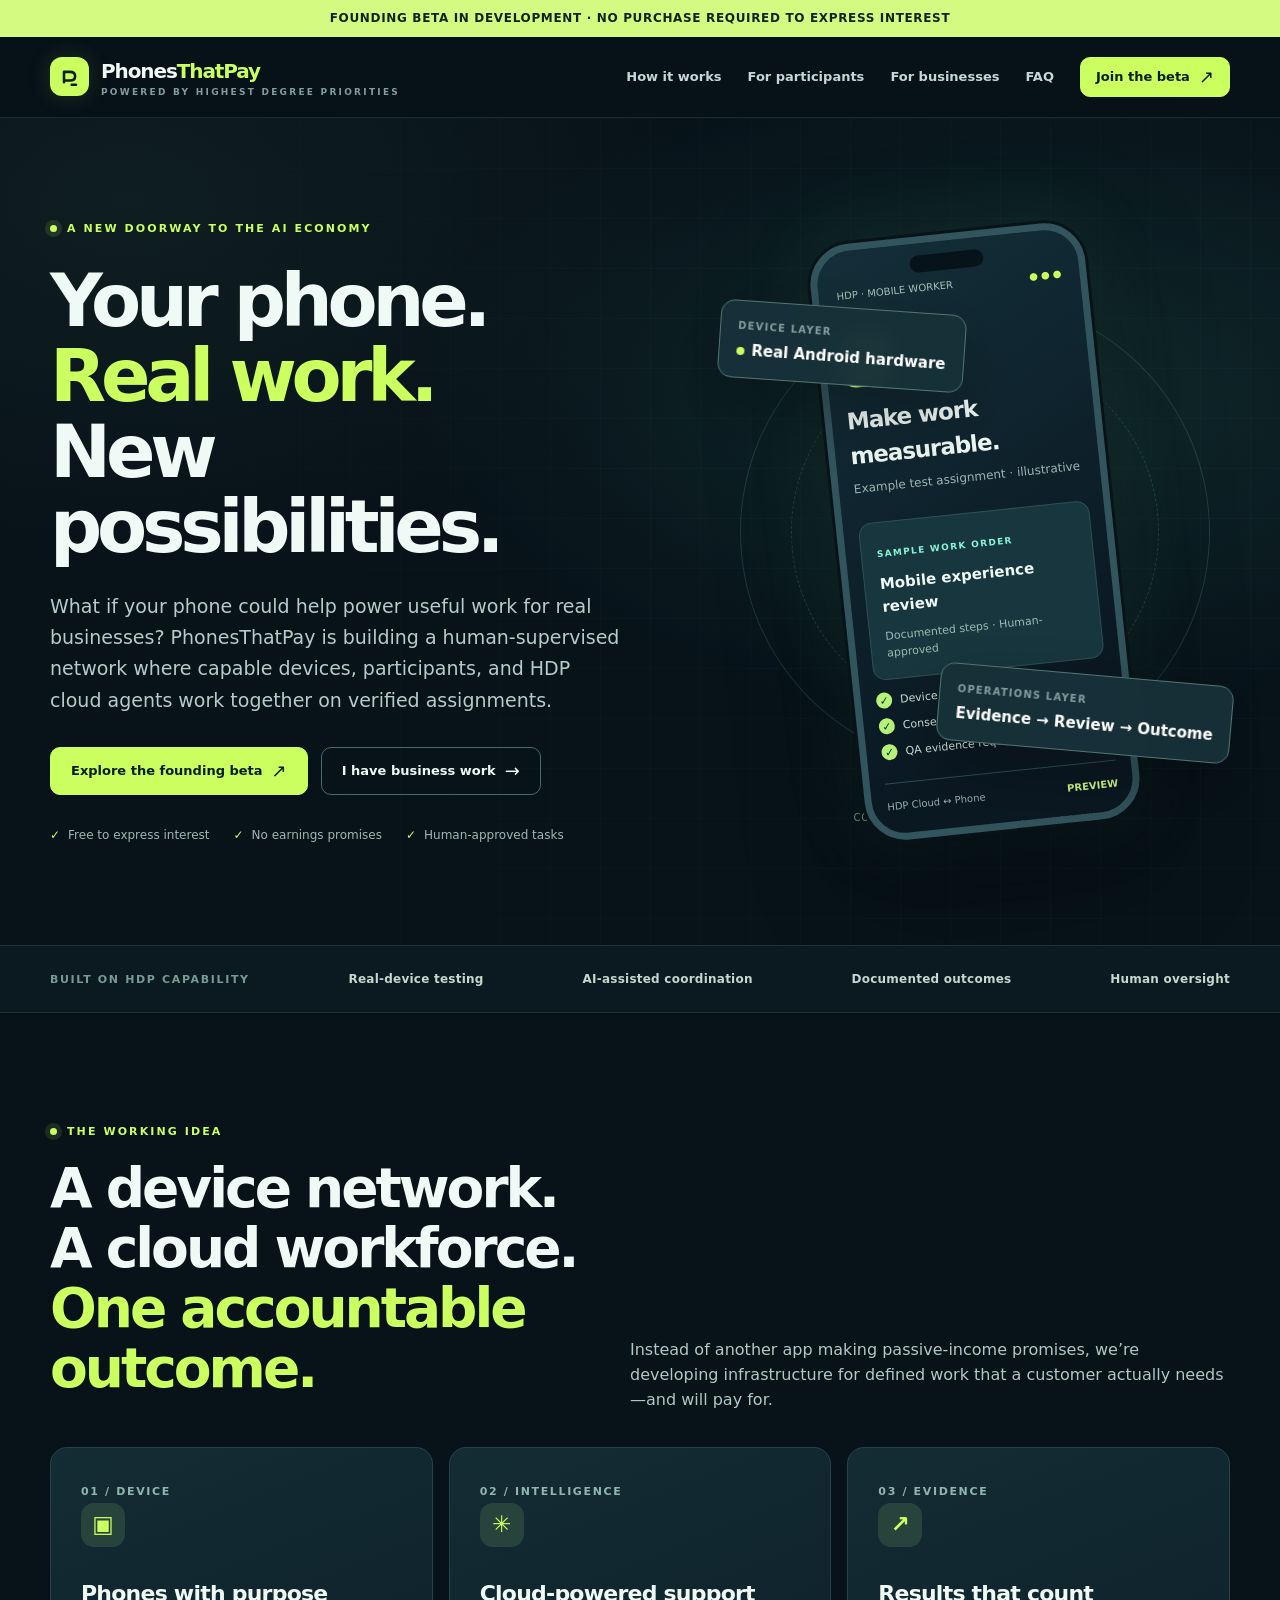
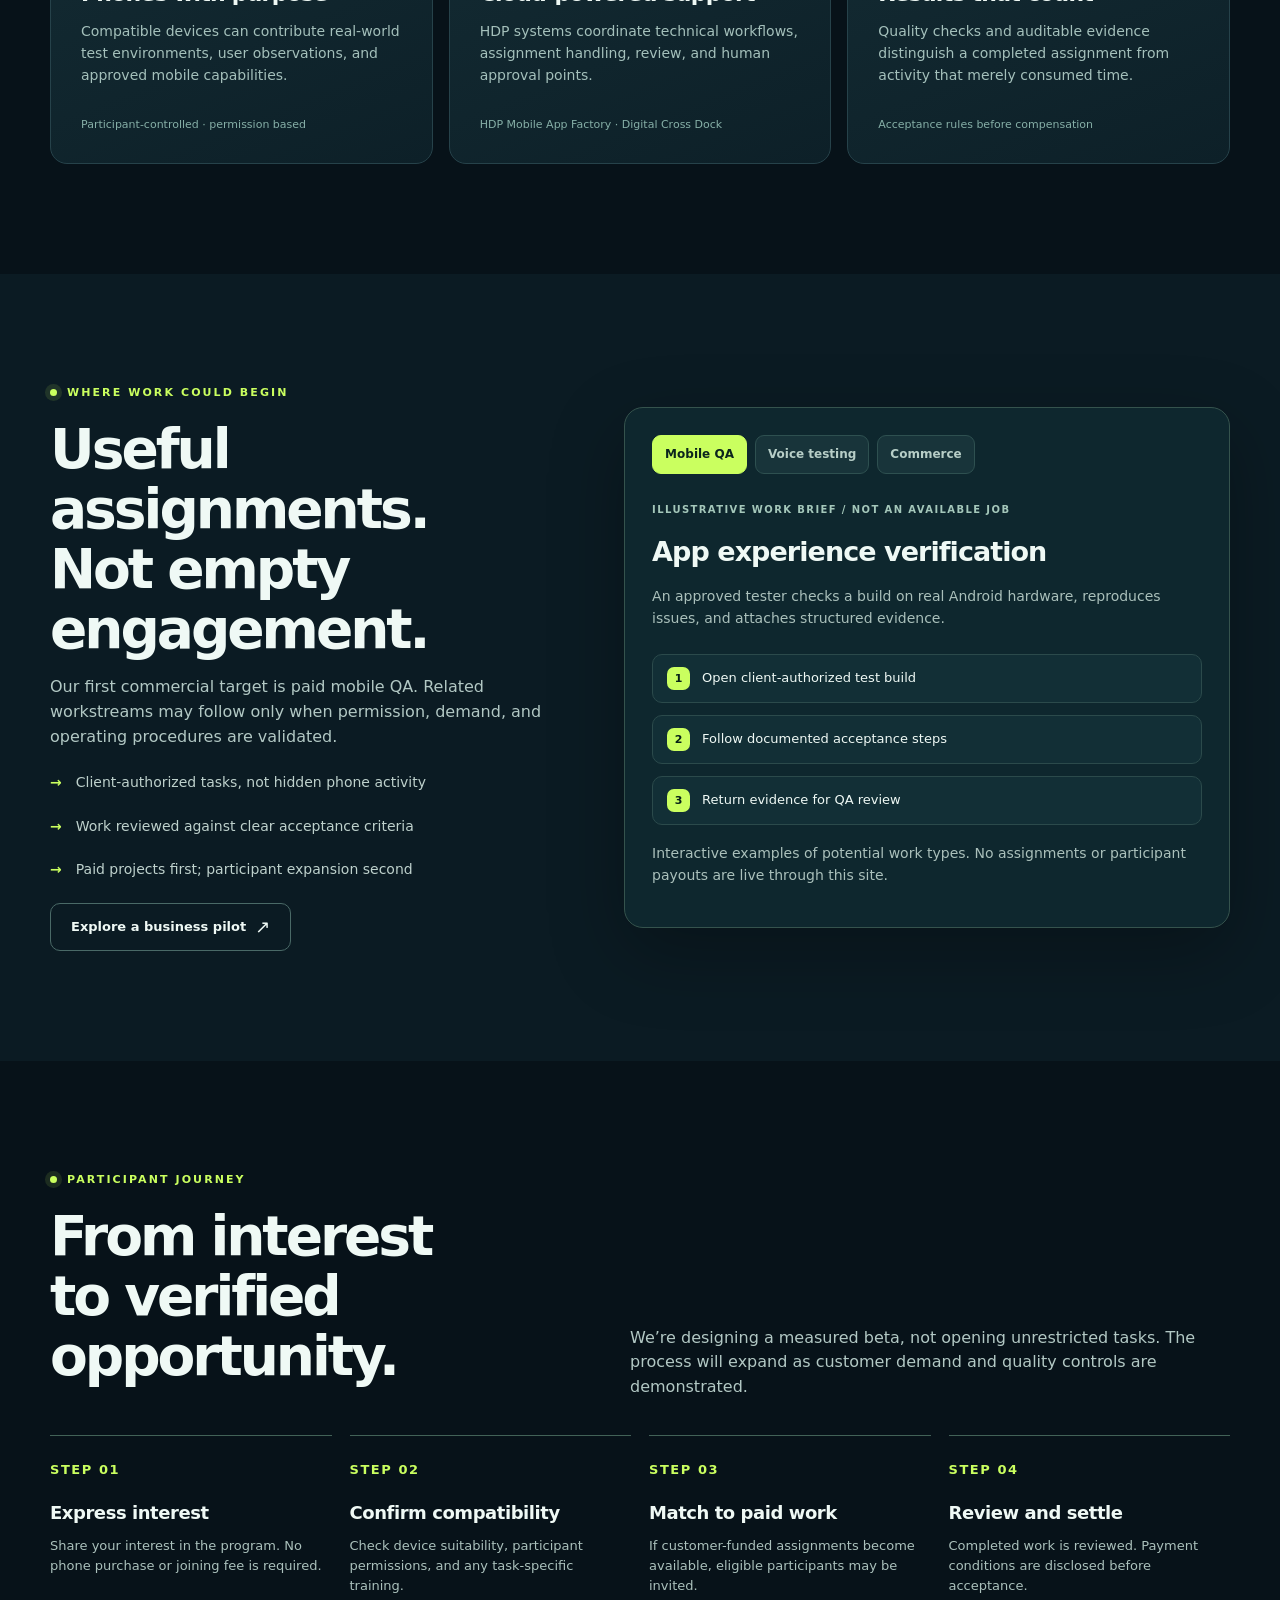
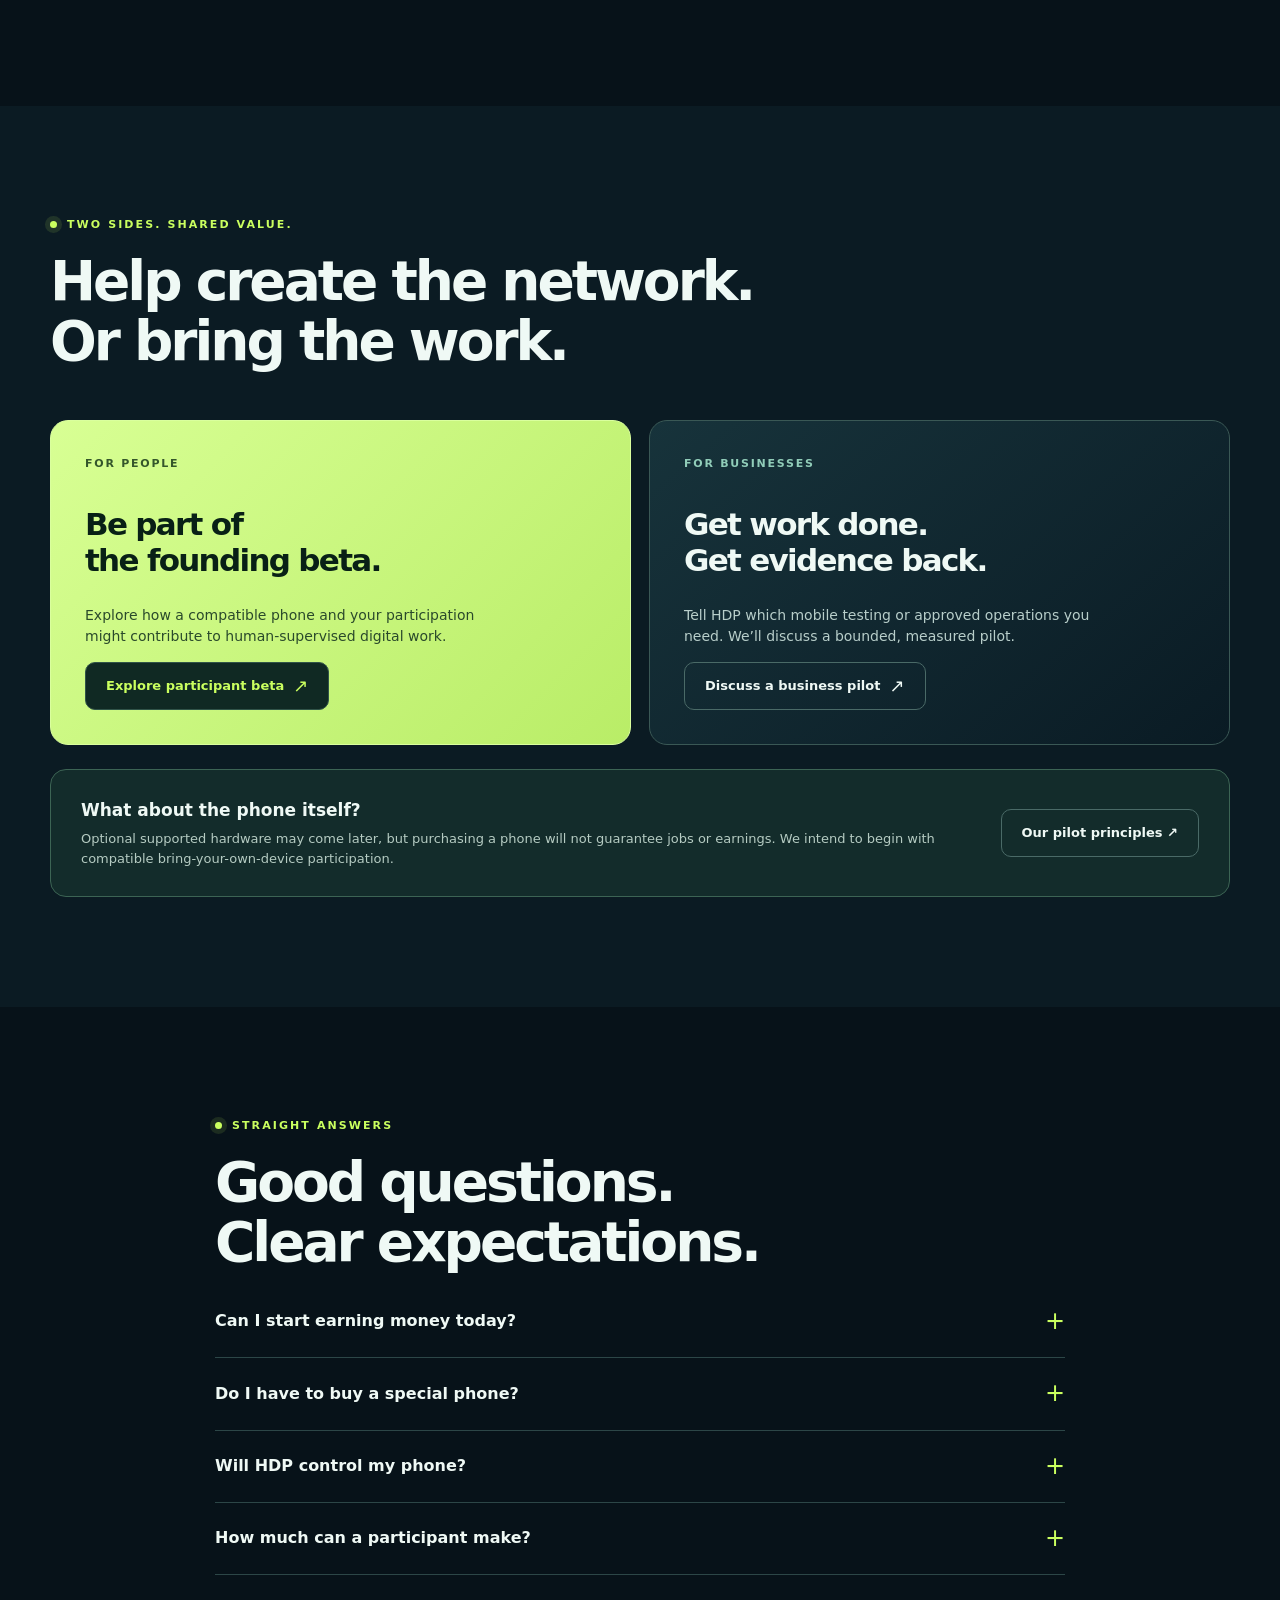
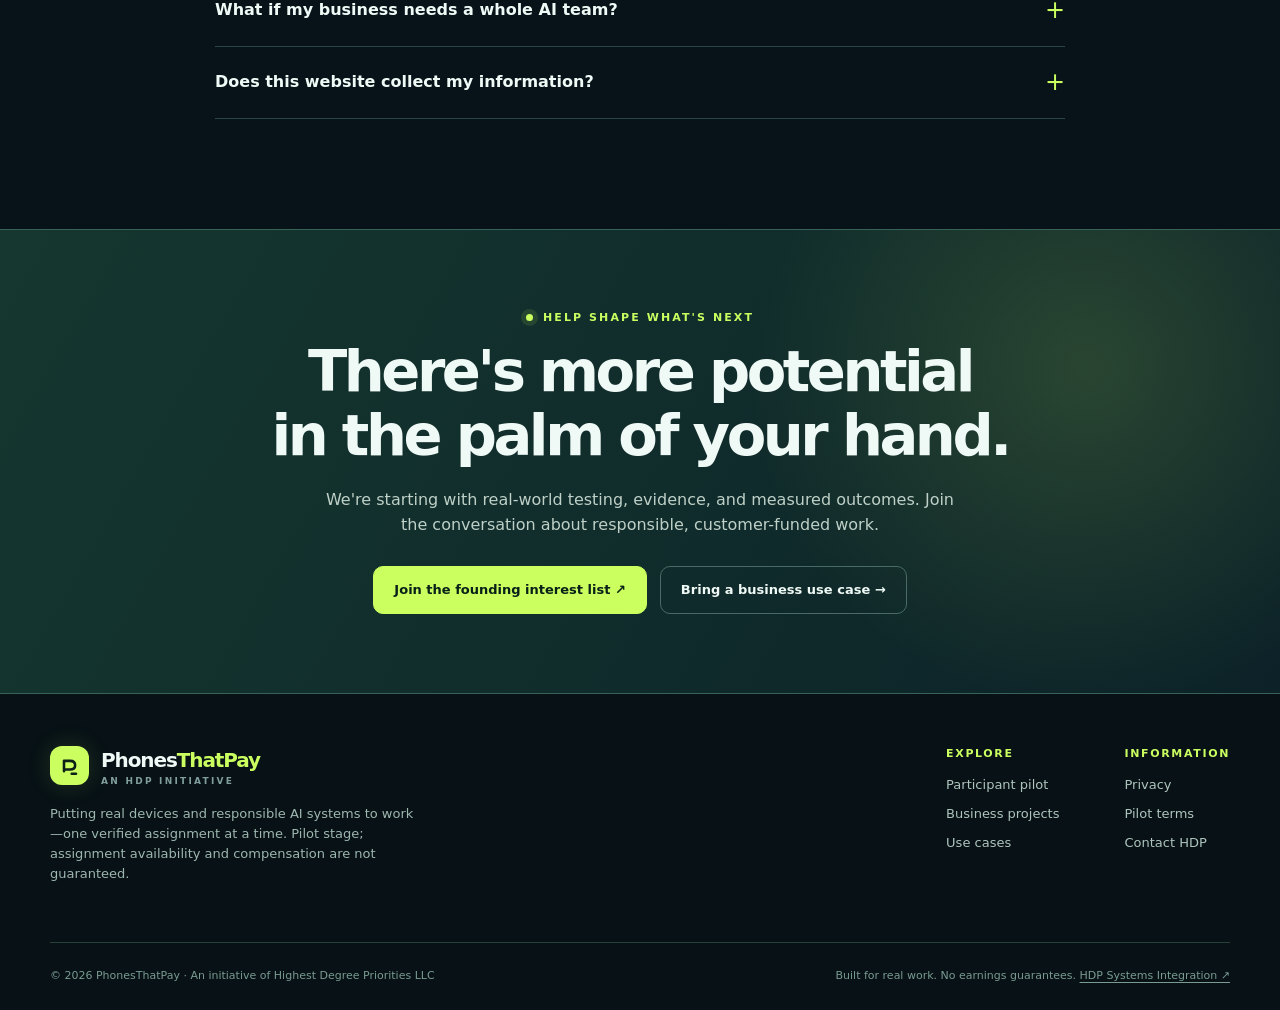
==== index.html @ 188588a5 "Build PhonesThatPay public beta landing and information pages" ====
<!doctype html><html lang="en"><head><meta charset="utf-8"><meta name="viewport" content="width=device-width,initial-scale=1"><meta name="theme-color" content="#071219"><meta name="color-scheme" content="dark"><title>Your Phone. Real Work. New Possibilities. | PhonesThatPay</title><meta name="description" content="Explore PhonesThatPay: an HDP founding beta connecting mobile participants, real Android devices, and verified business work. No purchase or earnings guarantee."><meta property="og:type" content="website"><meta property="og:title" content="Your Phone. Real Work. New Possibilities. | PhonesThatPay"><meta property="og:description" content="Explore PhonesThatPay: an HDP founding beta connecting mobile participants, real Android devices, and verified business work. No purchase or earnings guarantee."><meta property="og:url" content="https://phonesthatpay.com/"><link rel="canonical" href="https://phonesthatpay.com/"><link rel="icon" type="image/svg+xml" href="assets/favicon.svg"><link rel="stylesheet" href="assets/site.css"></head><body><a class="skip" href="#main">Skip to main content</a><div class="announcement">FOUNDING BETA IN DEVELOPMENT · NO PURCHASE REQUIRED TO EXPRESS INTEREST</div>
<header class="top"><div class="wrap top-inner">
<a href="index.html" class="brand" aria-label="PhonesThatPay home"><span class="brand-mark"><svg viewBox="0 0 28 28" aria-hidden="true" fill="none"><path d="M7 20V8h7c4 0 6 2 6 5s-2 5-6 5H7" stroke="currentColor" stroke-width="3" stroke-linecap="round" stroke-linejoin="round"/><path d="M16 23h5" stroke="currentColor" stroke-width="3" stroke-linecap="round"/></svg></span><span><span class="brand-word">Phones<span>ThatPay</span></span><span class="brand-by">Powered by Highest Degree Priorities</span></span></a>
<button class="navtoggle" type="button" data-nav-toggle aria-expanded="false" aria-controls="main-nav">Menu ☰</button>
<nav class="navlinks" id="main-nav" data-nav aria-label="Main navigation">
<a href="index.html#how">How it works</a><a href="pilot/index.html">For participants</a><a href="business/index.html">For businesses</a><a href="index.html#faq">FAQ</a><a class="btn mini" href="pilot/index.html#interest">Join the beta <span class="chev">↗</span></a>
</nav></div></header><main id="main">
<section class="hero"><div class="wrap hero-grid"><div class="hero-copy">
<div class="eyebrow">A new doorway to the AI economy</div>
<h1>Your phone.<br><em>Real work.</em><br>New possibilities.</h1>
<p class="lead">What if your phone could help power useful work for real businesses? PhonesThatPay is building a human-supervised network where capable devices, participants, and HDP cloud agents work together on verified assignments.</p>
<div class="actions"><a class="btn" href="pilot/index.html">Explore the founding beta <span class="chev">↗</span></a><a class="btn outline" href="business/index.html">I have business work <span class="chev">→</span></a></div>
<div class="hero-notes"><span>Free to express interest</span><span>No earnings promises</span><span>Human-approved tasks</span></div>
</div><div class="hero-scene" aria-label="Illustration of the proposed phone-based work review interface">
<div class="halo" aria-hidden="true"></div>
<div class="float-card float-one"><span class="small">DEVICE LAYER</span><strong><span class="dot"></span>Real Android hardware</strong></div>
<div class="phone"><div class="phone-top"><span>HDP · MOBILE WORKER</span><span class="signal">● ● ●</span></div><div class="phone-logo">P↗</div><h3>Make work<br>measurable.</h3><p>Example test assignment · illustrative</p><div class="screen-task"><span class="screen-label">Sample work order</span><strong>Mobile experience review</strong><small>Documented steps · Human-approved</small></div><div class="mini-check"><b>✓</b> Device available</div><div class="mini-check"><b>✓</b> Consent & scope checked</div><div class="mini-check"><b>✓</b> QA evidence required</div><div class="phone-bottom"><span>HDP Cloud ↔ Phone</span><strong>PREVIEW</strong></div></div>
<div class="float-card float-two"><span class="small">OPERATIONS LAYER</span><strong>Evidence → Review → Outcome</strong></div><span class="scene-note">Concept display · not a live paid task</span></div></div></section>
<section class="trustbar"><div class="wrap trust-inner"><span class="muted">Built on HDP capability</span><span>Real-device testing</span><span>AI-assisted coordination</span><span>Documented outcomes</span><span>Human oversight</span></div></section>
<section class="section" id="how"><div class="wrap"><div class="section-top"><div><div class="eyebrow">The working idea</div><h2>A device network.<br>A cloud workforce.<br><span style="color:var(--lime)">One accountable outcome.</span></h2></div><div class="section-intro"><p>Instead of another app making passive-income promises, we’re developing infrastructure for defined work that a customer actually needs—and will pay for.</p></div></div><div class="grid3">
<article class="feature"><span class="num">01 / DEVICE</span><div class="glyph" aria-hidden="true">▣</div><h3>Phones with purpose</h3><p>Compatible devices can contribute real-world test environments, user observations, and approved mobile capabilities.</p><span class="fine">Participant-controlled · permission based</span></article>
<article class="feature"><span class="num">02 / INTELLIGENCE</span><div class="glyph" aria-hidden="true">✳</div><h3>Cloud-powered support</h3><p>HDP systems coordinate technical workflows, assignment handling, review, and human approval points.</p><span class="fine">HDP Mobile App Factory · Digital Cross Dock</span></article>
<article class="feature"><span class="num">03 / EVIDENCE</span><div class="glyph" aria-hidden="true">↗</div><h3>Results that count</h3><p>Quality checks and auditable evidence distinguish a completed assignment from activity that merely consumed time.</p><span class="fine">Acceptance rules before compensation</span></article>
</div></div></section>
<section class="section alt" id="work"><div class="wrap split"><div><div class="eyebrow">Where work could begin</div><h2>Useful assignments.<br>Not empty engagement.</h2><p class="section-intro">Our first commercial target is paid mobile QA. Related workstreams may follow only when permission, demand, and operating procedures are validated.</p><div class="bulletline">Client-authorized tasks, not hidden phone activity</div><div class="bulletline">Work reviewed against clear acceptance criteria</div><div class="bulletline">Paid projects first; participant expansion second</div><a class="btn outline" href="business/index.html">Explore a business pilot <span class="chev">↗</span></a></div>
<div class="workpanel"><div class="work-tabs" role="tablist" aria-label="Illustrative work categories"><button type="button" class="tab" data-work-tab="qa" aria-selected="true" tabindex="0">Mobile QA</button><button type="button" class="tab" data-work-tab="voice" aria-selected="false" tabindex="-1">Voice testing</button><button type="button" class="tab" data-work-tab="commerce" aria-selected="false" tabindex="-1">Commerce</button></div><div id="work-preview" aria-live="polite"><span class="task-label">Illustrative work brief / Not an available job</span><h3 data-task-title>App experience verification</h3><p data-task-desc>An approved tester checks a build on real Android hardware, reproduces issues, and attaches structured evidence.</p><div class="workflow"><div class="workstep"><b>1</b><span data-step>Open client-authorized test build</span></div><div class="workstep"><b>2</b><span data-step>Follow documented acceptance steps</span></div><div class="workstep"><b>3</b><span data-step>Return evidence for QA review</span></div></div></div><p class="preview-caption">Interactive examples of potential work types. No assignments or participant payouts are live through this site.</p></div>
</div></section>
<section class="section" id="process"><div class="wrap"><div class="section-top"><div><div class="eyebrow">Participant journey</div><h2>From interest<br>to verified opportunity.</h2></div><div class="section-intro">We’re designing a measured beta, not opening unrestricted tasks. The process will expand as customer demand and quality controls are demonstrated.</div></div><div class="steps">
<div class="step"><span class="count">STEP 01</span><h3>Express interest</h3><p>Share your interest in the program. No phone purchase or joining fee is required.</p></div>
<div class="step"><span class="count">STEP 02</span><h3>Confirm compatibility</h3><p>Check device suitability, participant permissions, and any task-specific training.</p></div>
<div class="step"><span class="count">STEP 03</span><h3>Match to paid work</h3><p>If customer-funded assignments become available, eligible participants may be invited.</p></div>
<div class="step"><span class="count">STEP 04</span><h3>Review and settle</h3><p>Completed work is reviewed. Payment conditions are disclosed before acceptance.</p></div>
</div></div></section>
<section class="section alt" id="paths"><div class="wrap"><div class="section-top"><div><div class="eyebrow">Two sides. Shared value.</div><h2>Help create the network.<br>Or bring the work.</h2></div></div><div class="pathcards">
<article class="pathcard highlight"><span class="label">For people</span><h3>Be part of<br>the founding beta.</h3><p>Explore how a compatible phone and your participation might contribute to human-supervised digital work.</p><a class="btn dark" href="pilot/index.html">Explore participant beta <span class="chev">↗</span></a></article>
<article class="pathcard"><span class="label">For businesses</span><h3>Get work done.<br>Get evidence back.</h3><p>Tell HDP which mobile testing or approved operations you need. We’ll discuss a bounded, measured pilot.</p><a class="btn outline" href="business/index.html">Discuss a business pilot <span class="chev">↗</span></a></article>
</div><div class="note-card"><div><strong>What about the phone itself?</strong><p>Optional supported hardware may come later, but purchasing a phone will not guarantee jobs or earnings. We intend to begin with compatible bring-your-own-device participation.</p></div><a class="btn outline" href="pilot/index.html#principles">Our pilot principles ↗</a></div></div></section>
<section class="section" id="faq"><div class="wrap faq"><div class="eyebrow">Straight answers</div><h2>Good questions.<br>Clear expectations.</h2>
<details><summary>Can I start earning money today?</summary><p>Not through this website. PhonesThatPay is in the founding pilot stage. We are developing business demand, participant onboarding, verification, and payment procedures. Any opportunities will depend on actual paid customer assignments.</p></details>
<details><summary>Do I have to buy a special phone?</summary><p>No. Expressing interest is free and does not require buying a phone. Some future assignments may have technical device requirements, but buying hardware will never guarantee an assignment or earnings.</p></details>
<details><summary>Will HDP control my phone?</summary><p>Not by joining this website. Any future device actions must be within disclosed, approved task scope and compatible with Android rules. Our existing proof-of-concept app does not enable general remote control.</p></details>
<details><summary>How much can a participant make?</summary><p>There is no supported earnings estimate yet. Rates, assignment availability, review standards, and payment terms must be established and disclosed before any paid work begins.</p></details>
<details><summary>What if my business needs a whole AI team?</summary><p>HDP can discuss a separate managed-cloud workflow, including research, QA, process operations, and human review. Scope, security controls, deliverables, and pricing are agreed before activation.</p></details>
<details><summary>Does this website collect my information?</summary><p>The initial static website has no built-in tracking or submission database. The interest form opens a draft in your own email application; nothing is sent until you send the email. See our <a href="privacy/index.html" style="color:var(--lime);text-decoration:underline">privacy page</a>.</p></details>
</div></section>
<section class="cta"><div class="wrap"><div class="eyebrow" style="justify-content:center">Help shape what's next</div><h2>There's more potential<br>in the palm of your hand.</h2><p>We're starting with real-world testing, evidence, and measured outcomes. Join the conversation about responsible, customer-funded work.</p><div class="actions"><a class="btn" href="pilot/index.html#interest">Join the founding interest list ↗</a><a class="btn outline" href="business/index.html#contact">Bring a business use case →</a></div></div></section>
</main><footer class="footer"><div class="wrap"><div class="footer-main"><div><a href="index.html" class="brand"><span class="brand-mark"><svg viewBox="0 0 28 28" aria-hidden="true" fill="none"><path d="M7 20V8h7c4 0 6 2 6 5s-2 5-6 5H7" stroke="currentColor" stroke-width="3" stroke-linecap="round" stroke-linejoin="round"/><path d="M16 23h5" stroke="currentColor" stroke-width="3" stroke-linecap="round"/></svg></span><span><span class="brand-word">Phones<span>ThatPay</span></span><span class="brand-by">An HDP initiative</span></span></a><p class="footer-desc">Putting real devices and responsible AI systems to work—one verified assignment at a time. Pilot stage; assignment availability and compensation are not guaranteed.</p></div><div class="footer-links"><div><h4>Explore</h4><a href="pilot/index.html">Participant pilot</a><a href="business/index.html">Business projects</a><a href="index.html#work">Use cases</a></div><div><h4>Information</h4><a href="privacy/index.html">Privacy</a><a href="terms/index.html">Pilot terms</a><a href="mailto:contact@highestdegreepriorities.com?subject=PhonesThatPay%20Question">Contact HDP</a></div></div></div><div class="footer-bottom"><span>© 2026 PhonesThatPay · An initiative of Highest Degree Priorities LLC</span><span>Built for real work. No earnings guarantees. <a href="https://highestdegreepriorities.com/" rel="noopener">HDP Systems Integration ↗</a></span></div></div></footer><script defer src="assets/site.js"></script></body></html>
---- assets/site.css ----
:root{--bg:#071219;--panel:#0e2029;--panel2:#122833;--line:#27414a;--text:#eff9f5;--muted:#b0c4c4;--muted2:#819e9f;--lime:#caff5f;--aqua:#88f3d7;--cream:#e2eadc;--shadow:0 25px 75px rgba(0,0,0,.28)}
*{box-sizing:border-box}html{scroll-behavior:smooth;scroll-padding-top:96px}body{margin:0;background:var(--bg);color:var(--text);font-family:Inter,"Segoe UI",system-ui,-apple-system,sans-serif;font-size:16px;line-height:1.55;-webkit-font-smoothing:antialiased}button,input,select,textarea{font:inherit}a{color:inherit;text-decoration:none}button{cursor:pointer}::selection{background:var(--lime);color:#071219}:focus-visible{outline:3px solid var(--lime);outline-offset:4px}img{max-width:100%}
.skip{position:absolute;top:-80px;left:16px;background:var(--lime);color:var(--bg);padding:12px;z-index:100;border-radius:6px}.skip:focus{top:10px}
.wrap{width:min(1180px,calc(100% - 56px));margin-inline:auto}
.announcement{background:#d4fa81;color:#10251b;text-align:center;font-weight:700;font-size:12px;letter-spacing:.055em;padding:9px 16px}
.top{position:sticky;top:0;z-index:40;backdrop-filter:blur(20px);background:rgba(7,18,25,.93);border-bottom:1px solid rgba(151,226,208,.13)}
.top-inner{min-height:80px;display:flex;align-items:center;justify-content:space-between;gap:26px}.brand{display:inline-flex;gap:12px;align-items:center;white-space:nowrap}.brand-mark{width:39px;height:39px;border-radius:12px;background:var(--lime);color:#0c2018;display:grid;place-items:center;box-shadow:0 0 25px rgba(202,255,95,.14)}.brand-mark svg{width:24px;height:24px}.brand-word{font-size:20px;letter-spacing:-.055em;font-weight:850}.brand-word span{color:var(--lime)}.brand-by{display:block;font-size:9px;text-transform:uppercase;letter-spacing:.25em;color:var(--muted2);font-weight:800;line-height:1.2}
.navlinks{display:flex;align-items:center;gap:26px}.navlinks a:not(.btn){font-size:13px;font-weight:650;color:#c5d8d5;transition:color .2s}.navlinks a:hover{color:var(--lime)}.navtoggle{display:none;border:1px solid var(--line);color:var(--text);background:var(--panel);padding:9px 12px;border-radius:9px}
.btn{min-height:48px;padding:13px 20px;border-radius:10px;background:var(--lime);color:#092018;border:1px solid var(--lime);font-weight:800;font-size:13px;display:inline-flex;gap:9px;align-items:center;justify-content:center;transition:transform .18s,background .18s,border-color .18s}.btn:hover{transform:translateY(-2px);background:#e2ff9d}.btn:active{transform:translateY(0)}.btn.outline{background:transparent;border-color:#4a6a67;color:var(--text)}.btn.outline:hover{border-color:var(--lime);background:#142d30}.btn.mini{min-height:39px;padding:9px 15px}.btn.dark{background:#102923;color:var(--lime);border-color:#305348}.btn.dark:hover{background:#193c32}.chev{font-size:18px;font-weight:400;line-height:1}
.hero{overflow:hidden;position:relative;padding:102px 0 100px;background:radial-gradient(ellipse at 80% 33%,rgba(58,148,129,.19),transparent 42%),radial-gradient(ellipse at 10% 10%,rgba(96,151,102,.09),transparent 35%)}.hero:before{content:"";position:absolute;inset:0;opacity:.17;pointer-events:none;background-image:linear-gradient(rgba(91,204,184,.17) 1px,transparent 1px),linear-gradient(90deg,rgba(91,204,184,.16) 1px,transparent 1px);background-size:50px 50px;mask-image:linear-gradient(to right,transparent,black 50%,black 90%)}
.hero-grid{display:grid;grid-template-columns:1.08fr .92fr;gap:70px;align-items:center;position:relative}.eyebrow{color:var(--lime);font-size:11px;font-weight:850;letter-spacing:.19em;text-transform:uppercase;display:flex;align-items:center;gap:10px}.eyebrow:before{content:"";height:7px;width:7px;background:var(--lime);border-radius:50%;box-shadow:0 0 0 5px rgba(202,255,95,.11)}.hero h1{font-size:clamp(48px,5.7vw,84px);font-weight:850;letter-spacing:-.071em;line-height:1.035;margin:26px 0}.hero h1 em{font-style:normal;color:var(--lime)}.lead{font-size:19px;line-height:1.65;color:#b7cbca;max-width:570px;margin:0 0 31px}.actions{display:flex;gap:13px;flex-wrap:wrap}.hero-notes{display:flex;flex-wrap:wrap;gap:14px 24px;color:#a1b6b5;font-size:12px;margin-top:31px}.hero-notes span:before{content:"✓";color:var(--lime);font-weight:900;margin-right:8px}
.hero-scene{position:relative;min-height:570px;display:flex;align-items:center;justify-content:center}.halo{position:absolute;width:470px;height:470px;border-radius:50%;border:1px solid rgba(153,246,206,.14);background:radial-gradient(circle,rgba(75,150,134,.11),transparent 70%)}.halo:before,.halo:after{content:"";position:absolute;inset:50px;border:1px dashed rgba(155,245,207,.17);border-radius:50%}.halo:after{inset:112px;border-style:solid}.phone{width:276px;min-height:510px;border:7px solid #32545c;border-radius:41px;background:linear-gradient(150deg,#132f39,#0a1822 78%);padding:20px 15px;box-shadow:0 0 0 3px #081318,0 35px 105px rgba(0,0,0,.5),0 0 80px rgba(84,187,154,.14);position:relative;transform:rotate(-6deg);z-index:3}.phone:before{content:"";position:absolute;top:12px;left:36%;height:17px;width:28%;border-radius:15px;background:#07131a}.phone-top{display:flex;justify-content:space-between;align-items:center;color:#a7c8bf;font-size:10px;margin:17px 3px 33px}.signal{color:var(--lime)}.phone-logo{border-radius:14px;background:#caff5f;width:51px;height:51px;display:grid;place-items:center;color:#0c231b;font-size:22px;font-weight:900;letter-spacing:-.1em;margin-bottom:16px}.phone h3{font-size:23px;letter-spacing:-.045em;margin:0 0 5px}.phone p{font-size:12px;color:#9bb7b4;margin:0 0 26px}.screen-task{border-radius:13px;background:#17363e;padding:17px 15px;margin-bottom:12px;border:1px solid #2b5152}.screen-label{font-size:9px;color:var(--aqua);text-transform:uppercase;letter-spacing:.15em;font-weight:800}.screen-task strong{display:block;font-size:15px;margin:8px 0}.screen-task small{display:block;color:#a0bbb6;font-size:11px}.mini-check{display:flex;align-items:center;gap:8px;font-size:11px;color:#d2e5d9;margin:9px 0}.mini-check b{width:16px;height:16px;border-radius:50%;background:#b8f57b;color:#113221;display:grid;place-items:center;font-size:11px}.phone-bottom{border-top:1px solid #2d4c50;padding-top:15px;margin-top:22px;display:flex;justify-content:space-between;font-size:10px;color:#98b0ad}.phone-bottom strong{color:#d4ff83}.float-card{position:absolute;z-index:4;background:rgba(22,48,56,.97);border:1px solid #507671;padding:15px 17px;border-radius:14px;box-shadow:var(--shadow);font-size:12px;backdrop-filter:blur(10px)}.float-card strong{display:block;color:white;font-size:15px;margin:4px 0 0}.float-one{left:0;top:75px;transform:rotate(4deg)}.float-two{right:-2px;bottom:80px;transform:rotate(5deg)}.float-card .small{font-size:10px;color:var(--muted2);letter-spacing:.12em;font-weight:800}.float-card .dot{display:inline-block;width:8px;height:8px;border-radius:50%;background:var(--lime);margin-right:7px}.scene-note{position:absolute;bottom:6px;left:50%;transform:translateX(-50%);font-size:10px;white-space:nowrap;color:#809f9d;letter-spacing:.08em;text-transform:uppercase}
.trustbar{border-top:1px solid rgba(113,170,155,.17);border-bottom:1px solid rgba(113,170,155,.17);background:#0b1a21}.trust-inner{display:flex;justify-content:space-between;gap:20px;align-items:center;flex-wrap:wrap;padding:24px 0;color:#c7d6ce;font-weight:750;font-size:12px;letter-spacing:.02em}.trust-inner .muted{color:#779a92;font-size:11px;text-transform:uppercase;letter-spacing:.15em}
.section{padding:110px 0}.section.alt{background:#0b1b23}.section-top{display:flex;justify-content:space-between;gap:40px;align-items:flex-end;margin-bottom:35px}.section .eyebrow{margin-bottom:18px}.section h2,.pagehero h1{font-size:clamp(36px,4.3vw,58px);line-height:1.09;letter-spacing:-.055em;margin:0 0 14px;max-width:760px}.section-intro{font-size:16px;color:#b2c8c4;max-width:600px}.section-intro p{margin:0}.grid3{display:grid;grid-template-columns:repeat(3,1fr);gap:16px}.feature{padding:30px;background:linear-gradient(158deg,#142c34,#0d2028);border:1px solid #26424a;border-radius:17px;position:relative;overflow:hidden}.feature:hover{border-color:#4c8174}.feature .num{color:#8fb7ae;font-size:11px;font-weight:800;letter-spacing:.15em}.feature h3{font-size:22px;margin:30px 0 10px;letter-spacing:-.035em}.feature p{color:#a4c0bb;margin:0;font-size:14px}.feature .glyph{width:44px;height:44px;border-radius:13px;background:#27443c;display:grid;place-items:center;color:var(--lime);font-size:23px;font-weight:700}.feature .fine{display:block;color:#86afa7;font-size:11px;margin-top:30px}.split{display:grid;grid-template-columns:.92fr 1.08fr;gap:58px;align-items:center}.workpanel{border:1px solid #35534d;background:#0e272e;border-radius:19px;padding:27px;box-shadow:var(--shadow)}.work-tabs{display:flex;gap:8px;flex-wrap:wrap;margin-bottom:22px}.tab{background:#18343a;color:#b7cec7;border:1px solid #2e5050;border-radius:9px;padding:9px 12px;font-size:12px;font-weight:700}.tab[aria-selected="true"]{background:var(--lime);color:#0b251d;border-color:var(--lime)}.task-label{color:#a4c7ba;font-size:10px;text-transform:uppercase;font-weight:850;letter-spacing:.14em}.workpanel h3{font-size:27px;margin:10px 0;letter-spacing:-.035em}.workpanel p{color:#aac0bb;font-size:14px}.workflow{display:grid;gap:12px;margin-top:24px}.workstep{display:flex;gap:12px;align-items:center;border:1px solid #2b4a4b;border-radius:10px;background:#122f36;padding:12px 14px;font-size:13px}.workstep b{color:#062118;background:var(--lime);width:23px;height:23px;display:grid;place-items:center;border-radius:7px;font-size:11px;flex:none}.preview-caption{font-size:11px;color:#8eada4;margin-top:18px}.bulletline{display:flex;gap:14px;margin:22px 0;color:#bed1cc;font-size:14px}.bulletline:before{content:"→";color:var(--lime);font-weight:850}
.steps{display:grid;grid-template-columns:repeat(4,1fr);gap:18px;counter-reset:sequence}.step{border-top:1px solid #426257;padding-top:21px}.step .count{font-size:13px;color:var(--lime);font-weight:800;letter-spacing:.12em}.step h3{font-size:18px;letter-spacing:-.025em;margin:17px 0 9px}.step p{font-size:13px;color:#abc1bc;margin:0}
.pathcards{display:grid;grid-template-columns:1fr 1fr;gap:18px}.pathcard{border:1px solid #3a5855;padding:34px;border-radius:18px;background:linear-gradient(140deg,#17333b,#0a1b24);display:flex;flex-direction:column;min-height:320px}.pathcard.highlight{background:linear-gradient(135deg,#d8ff94,#b9ed67);color:#082016;border-color:#daff9e}.pathcard .label{font-size:11px;letter-spacing:.16em;font-weight:850;text-transform:uppercase;color:#91cdb9}.pathcard.highlight .label{color:#34562b}.pathcard h3{font-size:31px;letter-spacing:-.055em;line-height:1.15;margin:35px 0 12px}.pathcard p{font-size:14px;color:#b8ceca;max-width:410px}.pathcard.highlight p{color:#2a4a2b}.pathcard .btn{margin-top:auto;align-self:flex-start}
.note-card{border:1px solid #3c6454;background:#132c2b;padding:27px 30px;border-radius:16px;margin-top:24px;display:flex;justify-content:space-between;gap:30px;align-items:center}.note-card strong{font-size:17px}.note-card p{color:#b5cbc2;font-size:13px;margin:5px 0 0}.note-card .btn{flex-shrink:0}
.faq{max-width:850px;margin:auto}.faq details{border-bottom:1px solid #2c4647;padding:17px 0}.faq summary{font-weight:750;font-size:16px;cursor:pointer;list-style:none;display:flex;align-items:center;justify-content:space-between;gap:18px}.faq summary::-webkit-details-marker{display:none}.faq summary:after{content:"+";font-size:24px;color:var(--lime);font-weight:400}.faq details[open] summary:after{content:"−"}.faq details p{color:#aac3bf;font-size:14px;max-width:730px;margin:14px 0 4px}
.cta{background:radial-gradient(circle at 85% 30%,rgba(202,255,95,.14),transparent 30%),linear-gradient(120deg,#15372f,#0c2228);border-top:1px solid #366258;border-bottom:1px solid #366258;padding:79px 0;text-align:center}.cta h2{font-size:clamp(35px,4.5vw,62px);line-height:1.1;letter-spacing:-.06em;margin:14px auto 21px;max-width:800px}.cta p{max-width:630px;color:#bed0c7;margin:0 auto 28px}.cta .actions{justify-content:center}
.footer{background:#071116;padding:51px 0 26px}.footer-main{display:flex;justify-content:space-between;gap:40px;padding-bottom:45px}.footer-desc{font-size:13px;color:#9eb7af;max-width:370px;margin-top:17px}.footer-links{display:flex;gap:65px}.footer-links h4{font-size:11px;letter-spacing:.15em;text-transform:uppercase;color:var(--lime);margin:0 0 13px}.footer-links a{font-size:13px;color:#aec5bd;display:block;margin:9px 0}.footer-links a:hover{color:var(--lime)}.footer-bottom{border-top:1px solid #26403a;display:flex;justify-content:space-between;gap:25px;flex-wrap:wrap;padding-top:24px;font-size:11px;color:#799b91}.footer-bottom a{text-decoration:underline;text-underline-offset:3px}
.pagehero{padding:78px 0 65px;background:radial-gradient(circle at 85% 0%,rgba(140,235,185,.12),transparent 40%);border-bottom:1px solid #24443f}.pagehero p{font-size:17px;color:#afc8bf;max-width:740px}.content{padding:75px 0 105px}.prose{max-width:830px}.prose h2{font-size:27px;letter-spacing:-.035em;margin:40px 0 12px}.prose h3{font-size:20px}.prose p,.prose li{color:#b7ccc6;font-size:15px;line-height:1.8}.prose li{margin:7px 0}.prose a{color:var(--lime);text-decoration:underline;text-underline-offset:4px}.prose strong{color:#ecfaf2}.hint{color:#96b3a8;font-size:12px}.formgrid{display:grid;grid-template-columns:1fr 1fr;gap:18px}.formbox{background:#102b30;border:1px solid #3c6058;border-radius:17px;padding:30px;max-width:820px}.formbox label{display:block;font-weight:750;font-size:13px;margin:0 0 7px}.formbox input,.formbox select,.formbox textarea{width:100%;padding:13px 14px;border:1px solid #4c6d66;background:#071a21;color:white;border-radius:8px;font-size:14px;min-height:48px}.formbox textarea{min-height:130px;resize:vertical}.formbox .field{margin-bottom:18px}.formbox .form-note{font-size:12px;color:#9bb8ad;margin-top:16px}.statuspill{background:#243d31;color:#d3ffa1;border:1px solid #4d7453;padding:5px 9px;border-radius:999px;font-size:10px;font-weight:850;letter-spacing:.08em;text-transform:uppercase;white-space:nowrap}.listcard{border:1px solid #304f47;border-radius:14px;padding:26px;background:#10272c;margin:18px 0}.listcard h3{margin:0 0 7px}.listcard p{margin:0;color:#b4cac2}.two-cols{display:grid;grid-template-columns:1fr 1fr;gap:20px}
@media(max-width:980px){.navlinks{gap:16px}.hero-grid{grid-template-columns:1fr;gap:25px}.hero{padding:65px 0 48px}.hero h1{max-width:700px}.hero-scene{min-height:510px}.split{grid-template-columns:1fr}.grid3{grid-template-columns:repeat(2,1fr)}.steps{grid-template-columns:repeat(2,1fr)}}
@media(max-width:700px){.wrap{width:min(100% - 34px,1180px)}.top-inner{min-height:70px}.brand-word{font-size:18px}.navtoggle{display:inline-flex}.navlinks{display:none;position:absolute;top:69px;left:0;right:0;background:#08191f;border-bottom:1px solid var(--line);padding:20px 17px 25px;flex-direction:column;align-items:stretch;gap:16px}.navlinks.open{display:flex}.navlinks .btn{width:100%}.hero{padding:57px 0 48px}.hero h1{font-size:clamp(44px,11.2vw,65px)}.lead{font-size:16px}.hero-scene{min-height:500px;transform:scale(.85);margin:-35px -15px -50px}.float-one{left:-7px}.float-two{right:-10px}.section{padding:74px 0}.section h2,.pagehero h1{font-size:38px}.section-top{display:block}.grid3,.pathcards,.two-cols,.formgrid{grid-template-columns:1fr}.steps{grid-template-columns:1fr}.pathcard{min-height:295px}.note-card,.footer-main{flex-direction:column;align-items:flex-start}.footer-links{gap:50px}.pagehero{padding:61px 0 43px}.content{padding:55px 0 75px}.formbox{padding:22px}.footer-main{gap:33px}.cta{padding:70px 0}}
@media(prefers-reduced-motion:reduce){html{scroll-behavior:auto}*,*:before,*:after{animation:none!important;transition:none!important}}
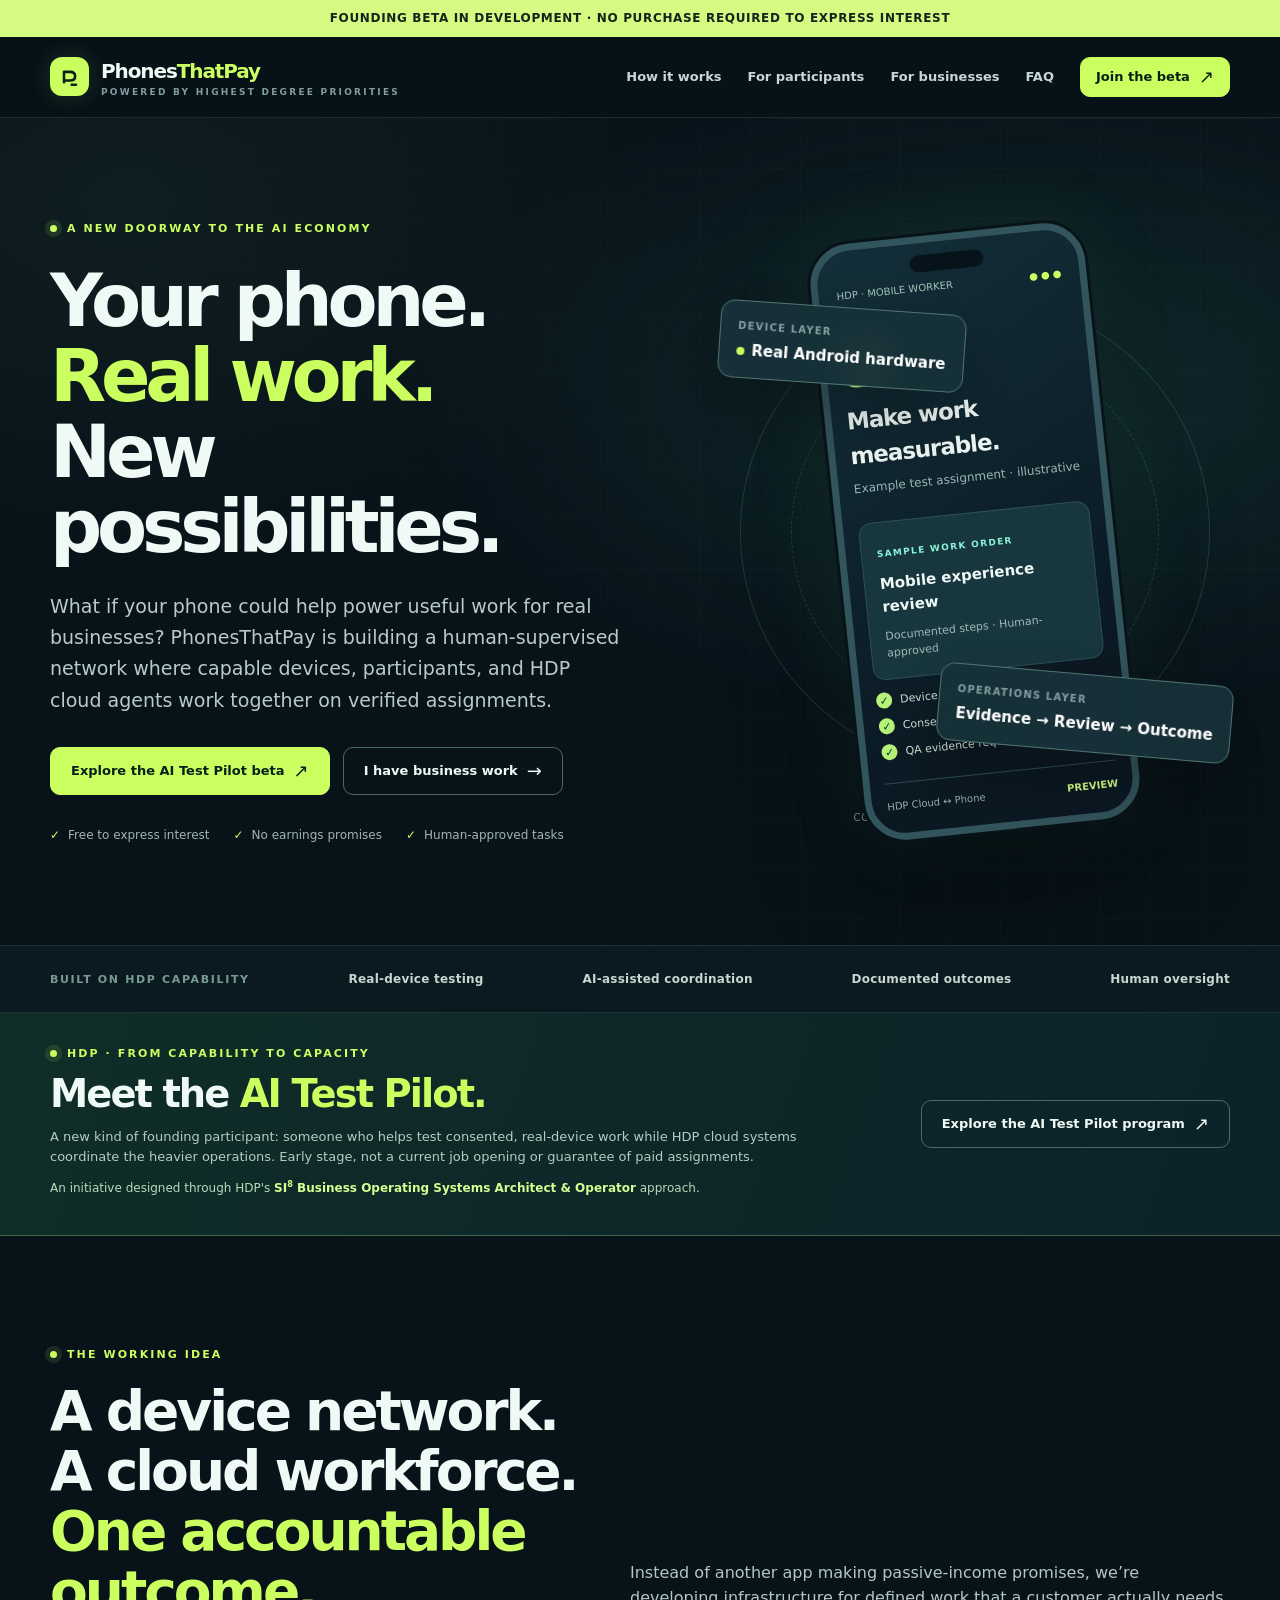
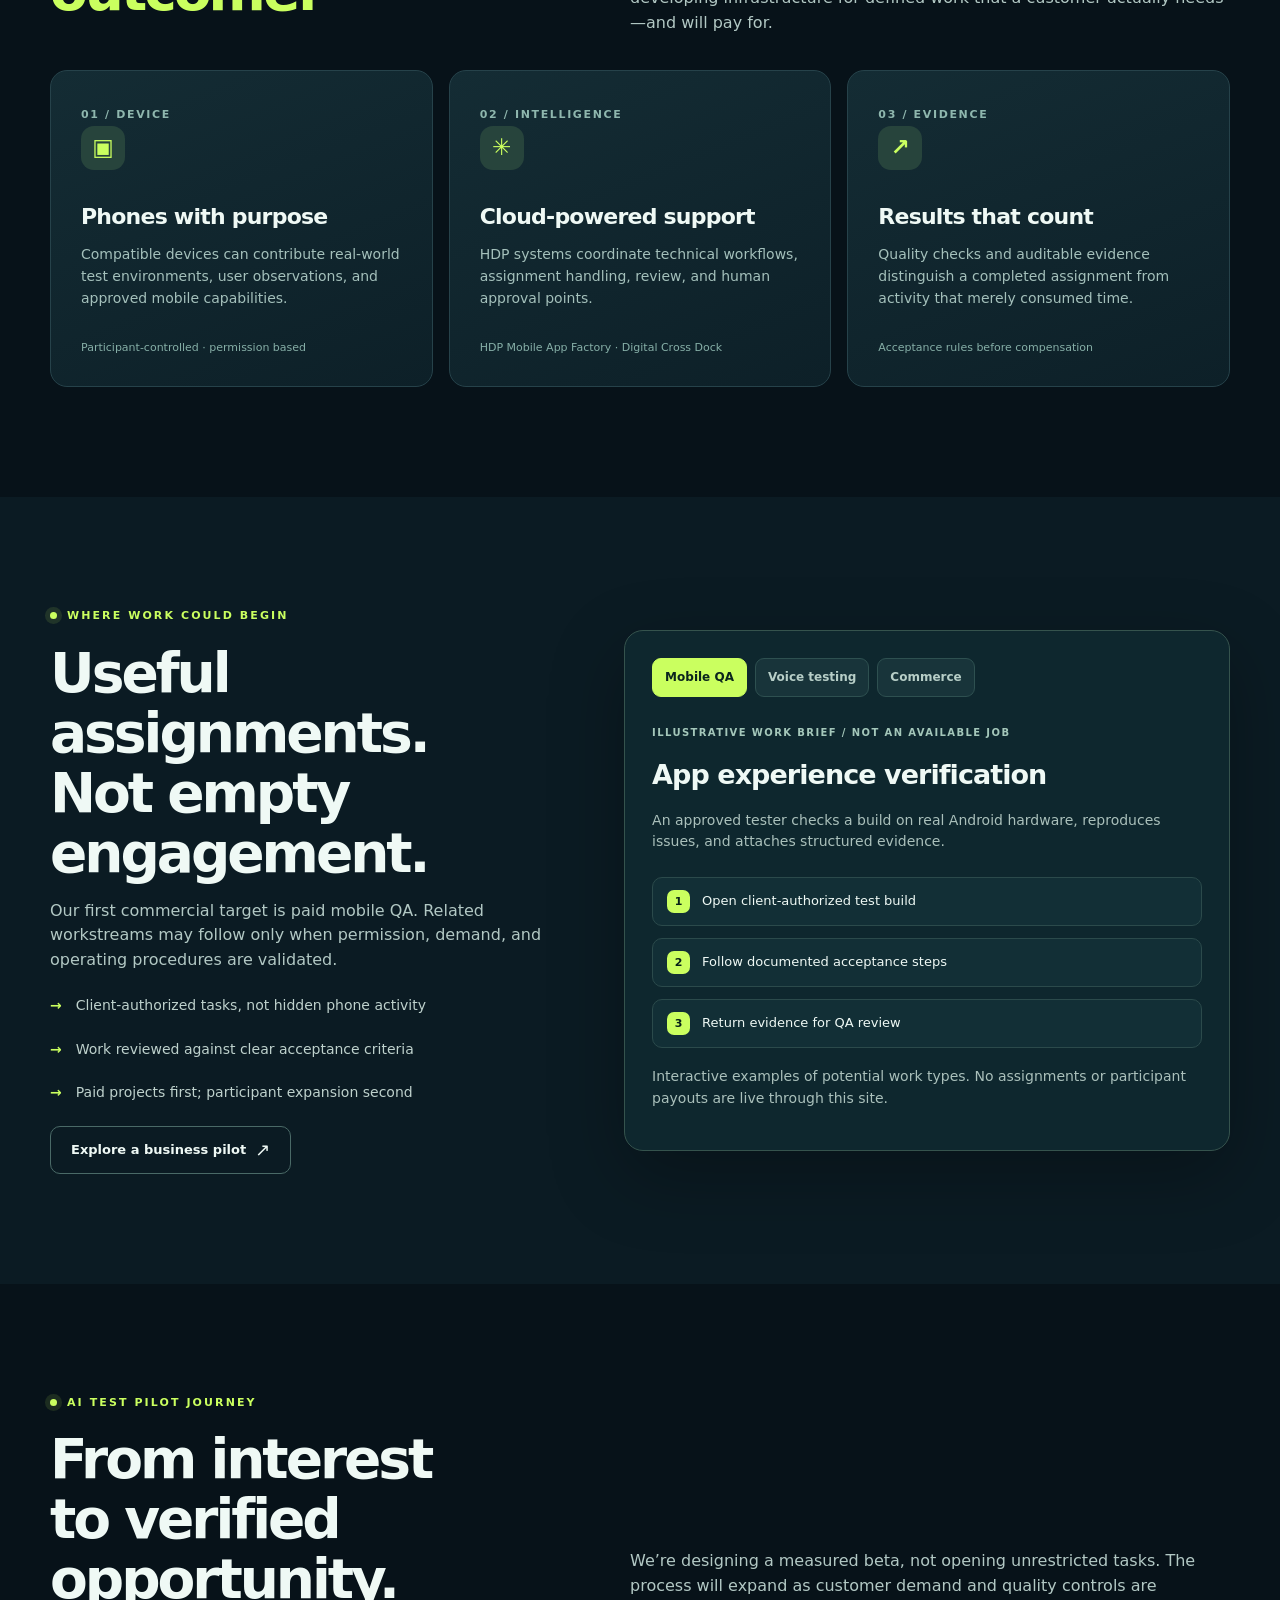
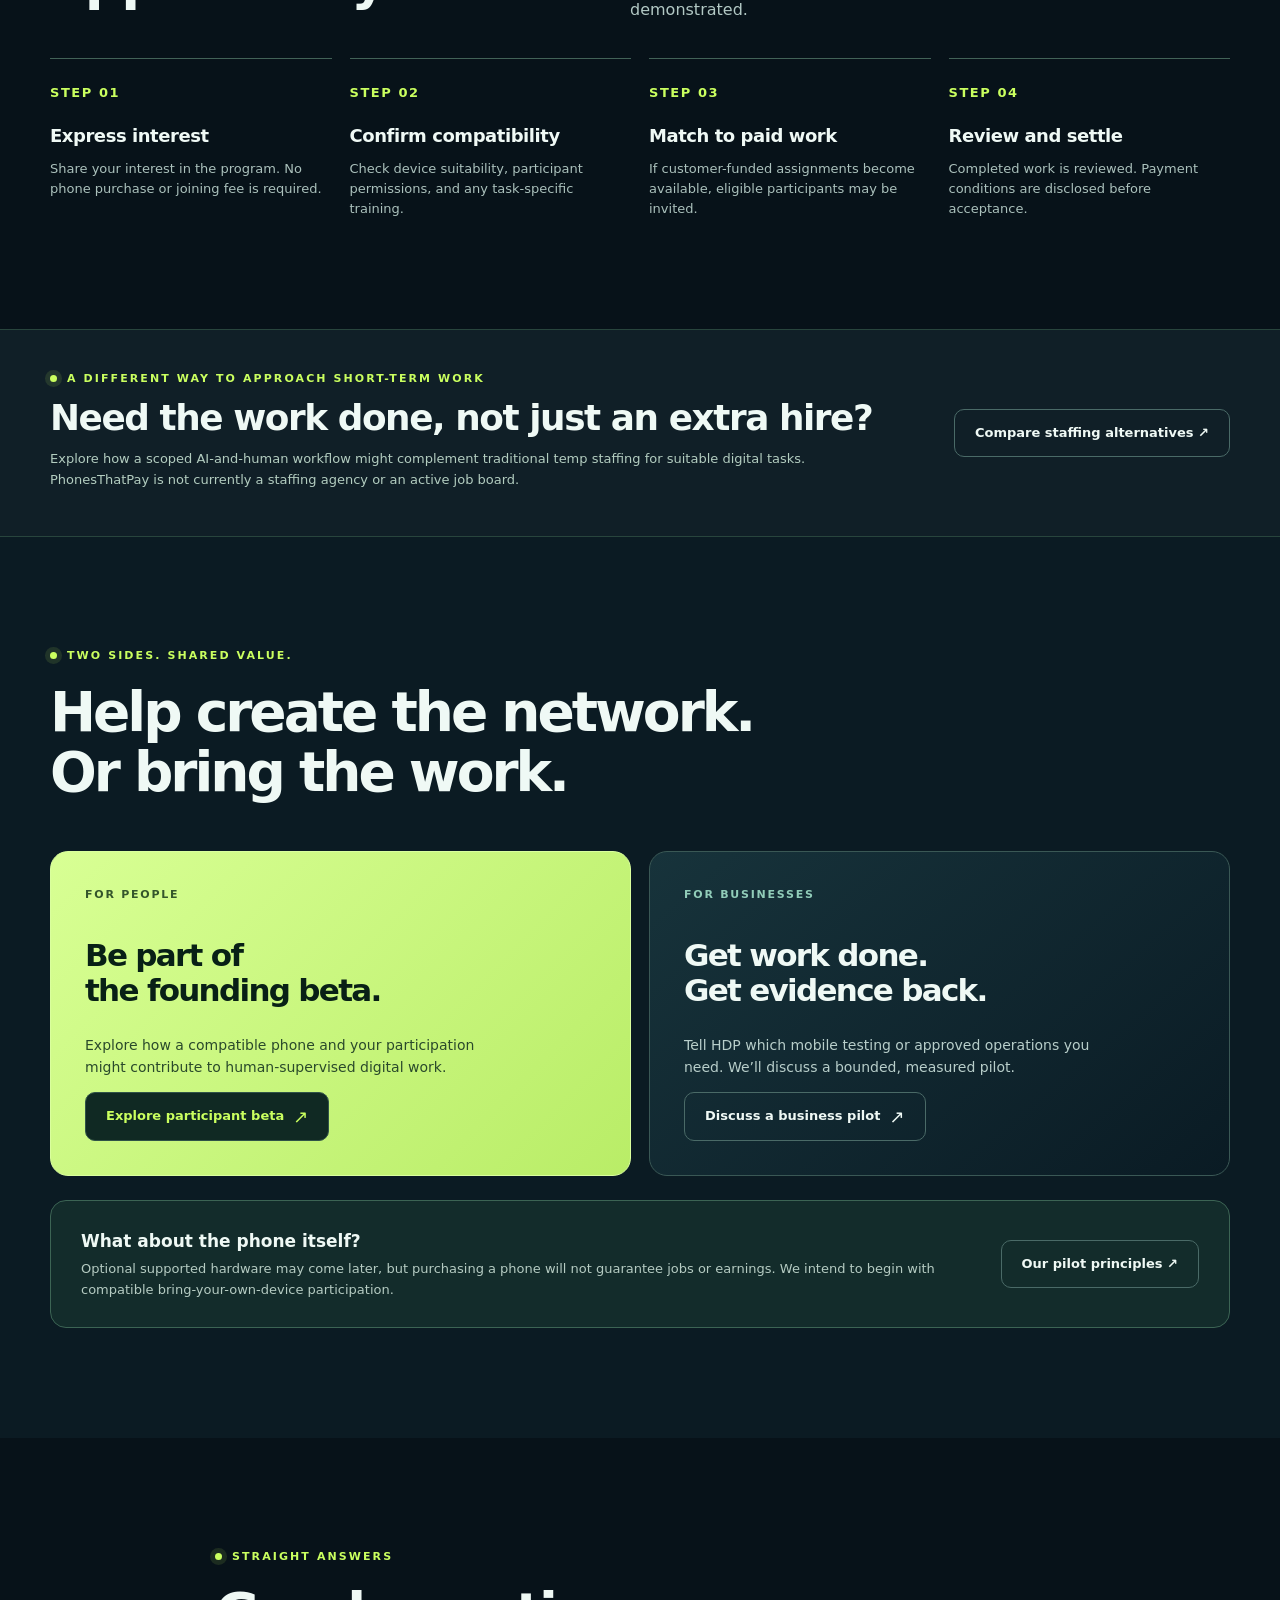
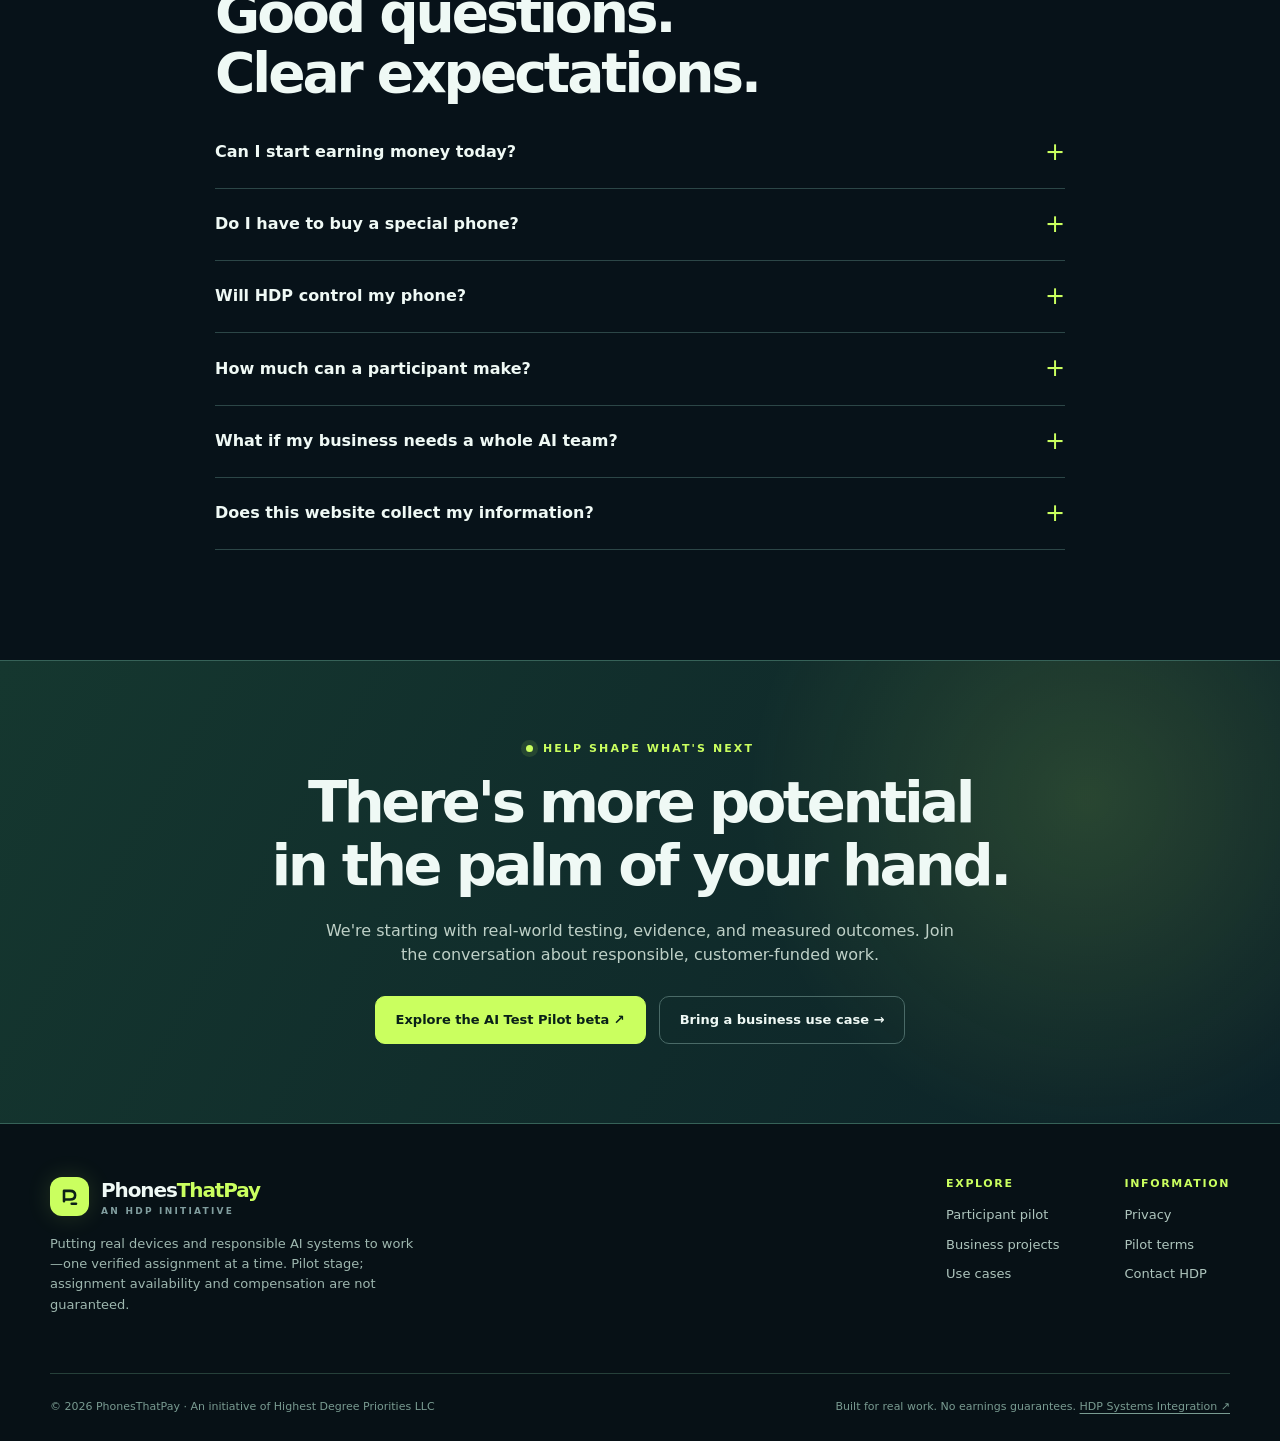
==== commit 172692e5: "Introduce AI Test Pilot brand and honest temp staffing alternative guide" ====
--- a/index.html
+++ b/index.html
@@ -1,4 +1,4 @@
-<!doctype html><html lang="en"><head><meta charset="utf-8"><meta name="viewport" content="width=device-width,initial-scale=1"><meta name="theme-color" content="#071219"><meta name="color-scheme" content="dark"><title>Your Phone. Real Work. New Possibilities. | PhonesThatPay</title><meta name="description" content="Explore PhonesThatPay: an HDP founding beta connecting mobile participants, real Android devices, and verified business work. No purchase or earnings guarantee."><meta property="og:type" content="website"><meta property="og:title" content="Your Phone. Real Work. New Possibilities. | PhonesThatPay"><meta property="og:description" content="Explore PhonesThatPay: an HDP founding beta connecting mobile participants, real Android devices, and verified business work. No purchase or earnings guarantee."><meta property="og:url" content="https://phonesthatpay.com/"><link rel="canonical" href="https://phonesthatpay.com/"><link rel="icon" type="image/svg+xml" href="assets/favicon.svg"><link rel="stylesheet" href="assets/site.css"></head><body><a class="skip" href="#main">Skip to main content</a><div class="announcement">FOUNDING BETA IN DEVELOPMENT · NO PURCHASE REQUIRED TO EXPRESS INTEREST</div>
+<!doctype html><html lang="en"><head><meta charset="utf-8"><meta name="viewport" content="width=device-width,initial-scale=1"><meta name="theme-color" content="#071219"><meta name="color-scheme" content="dark"><title>Your Phone. Real Work. New Possibilities. | PhonesThatPay</title><meta name="description" content="Explore the PhonesThatPay AI Test Pilot beta, human-supervised digital work and potential temp-agency alternatives for client-authorized mobile tasks. No guaranteed jobs or income."><meta property="og:type" content="website"><meta property="og:title" content="Your Phone. Real Work. New Possibilities. | PhonesThatPay"><meta property="og:description" content="Explore PhonesThatPay: an HDP founding beta connecting mobile participants, real Android devices, and verified business work. No purchase or earnings guarantee."><meta property="og:url" content="https://phonesthatpay.com/"><link rel="canonical" href="https://phonesthatpay.com/"><link rel="icon" type="image/svg+xml" href="assets/favicon.svg"><link rel="stylesheet" href="assets/site.css"></head><body><a class="skip" href="#main">Skip to main content</a><div class="announcement">FOUNDING BETA IN DEVELOPMENT · NO PURCHASE REQUIRED TO EXPRESS INTEREST</div>
 <header class="top"><div class="wrap top-inner">
 <a href="index.html" class="brand" aria-label="PhonesThatPay home"><span class="brand-mark"><svg viewBox="0 0 28 28" aria-hidden="true" fill="none"><path d="M7 20V8h7c4 0 6 2 6 5s-2 5-6 5H7" stroke="currentColor" stroke-width="3" stroke-linecap="round" stroke-linejoin="round"/><path d="M16 23h5" stroke="currentColor" stroke-width="3" stroke-linecap="round"/></svg></span><span><span class="brand-word">Phones<span>ThatPay</span></span><span class="brand-by">Powered by Highest Degree Priorities</span></span></a>
 <button class="navtoggle" type="button" data-nav-toggle aria-expanded="false" aria-controls="main-nav">Menu ☰</button>
@@ -9,7 +9,7 @@
 <div class="eyebrow">A new doorway to the AI economy</div>
 <h1>Your phone.<br><em>Real work.</em><br>New possibilities.</h1>
 <p class="lead">What if your phone could help power useful work for real businesses? PhonesThatPay is building a human-supervised network where capable devices, participants, and HDP cloud agents work together on verified assignments.</p>
-<div class="actions"><a class="btn" href="pilot/index.html">Explore the founding beta <span class="chev">↗</span></a><a class="btn outline" href="business/index.html">I have business work <span class="chev">→</span></a></div>
+<div class="actions"><a class="btn" href="pilot/index.html">Explore the AI Test Pilot beta <span class="chev">↗</span></a><a class="btn outline" href="business/index.html">I have business work <span class="chev">→</span></a></div>
 <div class="hero-notes"><span>Free to express interest</span><span>No earnings promises</span><span>Human-approved tasks</span></div>
 </div><div class="hero-scene" aria-label="Illustration of the proposed phone-based work review interface">
 <div class="halo" aria-hidden="true"></div>
@@ -17,7 +17,7 @@
 <div class="phone"><div class="phone-top"><span>HDP · MOBILE WORKER</span><span class="signal">● ● ●</span></div><div class="phone-logo">P↗</div><h3>Make work<br>measurable.</h3><p>Example test assignment · illustrative</p><div class="screen-task"><span class="screen-label">Sample work order</span><strong>Mobile experience review</strong><small>Documented steps · Human-approved</small></div><div class="mini-check"><b>✓</b> Device available</div><div class="mini-check"><b>✓</b> Consent & scope checked</div><div class="mini-check"><b>✓</b> QA evidence required</div><div class="phone-bottom"><span>HDP Cloud ↔ Phone</span><strong>PREVIEW</strong></div></div>
 <div class="float-card float-two"><span class="small">OPERATIONS LAYER</span><strong>Evidence → Review → Outcome</strong></div><span class="scene-note">Concept display · not a live paid task</span></div></div></section>
 <section class="trustbar"><div class="wrap trust-inner"><span class="muted">Built on HDP capability</span><span>Real-device testing</span><span>AI-assisted coordination</span><span>Documented outcomes</span><span>Human oversight</span></div></section>
-<section class="section" id="how"><div class="wrap"><div class="section-top"><div><div class="eyebrow">The working idea</div><h2>A device network.<br>A cloud workforce.<br><span style="color:var(--lime)">One accountable outcome.</span></h2></div><div class="section-intro"><p>Instead of another app making passive-income promises, we’re developing infrastructure for defined work that a customer actually needs—and will pay for.</p></div></div><div class="grid3">
+<section class="pilot-intro"><div class="wrap pilot-intro-inner"><div><div class="eyebrow">HDP · From capability to capacity</div><h2>Meet the <span>AI Test Pilot.</span></h2><p>A new kind of founding participant: someone who helps test consented, real-device work while HDP cloud systems coordinate the heavier operations. Early stage, not a current job opening or guarantee of paid assignments.</p><p class="systems-credit">An initiative designed through HDP's <strong>SI<sup>8</sup> Business Operating Systems Architect &amp; Operator</strong> approach.</p></div><a class="btn outline" href="pilot/">Explore the AI Test Pilot program <span class="chev">↗</span></a></div></section><section class="section" id="how"><div class="wrap"><div class="section-top"><div><div class="eyebrow">The working idea</div><h2>A device network.<br>A cloud workforce.<br><span style="color:var(--lime)">One accountable outcome.</span></h2></div><div class="section-intro"><p>Instead of another app making passive-income promises, we’re developing infrastructure for defined work that a customer actually needs—and will pay for.</p></div></div><div class="grid3">
 <article class="feature"><span class="num">01 / DEVICE</span><div class="glyph" aria-hidden="true">▣</div><h3>Phones with purpose</h3><p>Compatible devices can contribute real-world test environments, user observations, and approved mobile capabilities.</p><span class="fine">Participant-controlled · permission based</span></article>
 <article class="feature"><span class="num">02 / INTELLIGENCE</span><div class="glyph" aria-hidden="true">✳</div><h3>Cloud-powered support</h3><p>HDP systems coordinate technical workflows, assignment handling, review, and human approval points.</p><span class="fine">HDP Mobile App Factory · Digital Cross Dock</span></article>
 <article class="feature"><span class="num">03 / EVIDENCE</span><div class="glyph" aria-hidden="true">↗</div><h3>Results that count</h3><p>Quality checks and auditable evidence distinguish a completed assignment from activity that merely consumed time.</p><span class="fine">Acceptance rules before compensation</span></article>
@@ -25,13 +25,13 @@
 <section class="section alt" id="work"><div class="wrap split"><div><div class="eyebrow">Where work could begin</div><h2>Useful assignments.<br>Not empty engagement.</h2><p class="section-intro">Our first commercial target is paid mobile QA. Related workstreams may follow only when permission, demand, and operating procedures are validated.</p><div class="bulletline">Client-authorized tasks, not hidden phone activity</div><div class="bulletline">Work reviewed against clear acceptance criteria</div><div class="bulletline">Paid projects first; participant expansion second</div><a class="btn outline" href="business/index.html">Explore a business pilot <span class="chev">↗</span></a></div>
 <div class="workpanel"><div class="work-tabs" role="tablist" aria-label="Illustrative work categories"><button type="button" class="tab" data-work-tab="qa" aria-selected="true" tabindex="0">Mobile QA</button><button type="button" class="tab" data-work-tab="voice" aria-selected="false" tabindex="-1">Voice testing</button><button type="button" class="tab" data-work-tab="commerce" aria-selected="false" tabindex="-1">Commerce</button></div><div id="work-preview" aria-live="polite"><span class="task-label">Illustrative work brief / Not an available job</span><h3 data-task-title>App experience verification</h3><p data-task-desc>An approved tester checks a build on real Android hardware, reproduces issues, and attaches structured evidence.</p><div class="workflow"><div class="workstep"><b>1</b><span data-step>Open client-authorized test build</span></div><div class="workstep"><b>2</b><span data-step>Follow documented acceptance steps</span></div><div class="workstep"><b>3</b><span data-step>Return evidence for QA review</span></div></div></div><p class="preview-caption">Interactive examples of potential work types. No assignments or participant payouts are live through this site.</p></div>
 </div></section>
-<section class="section" id="process"><div class="wrap"><div class="section-top"><div><div class="eyebrow">Participant journey</div><h2>From interest<br>to verified opportunity.</h2></div><div class="section-intro">We’re designing a measured beta, not opening unrestricted tasks. The process will expand as customer demand and quality controls are demonstrated.</div></div><div class="steps">
+<section class="section" id="process"><div class="wrap"><div class="section-top"><div><div class="eyebrow">AI Test Pilot journey</div><h2>From interest<br>to verified opportunity.</h2></div><div class="section-intro">We’re designing a measured beta, not opening unrestricted tasks. The process will expand as customer demand and quality controls are demonstrated.</div></div><div class="steps">
 <div class="step"><span class="count">STEP 01</span><h3>Express interest</h3><p>Share your interest in the program. No phone purchase or joining fee is required.</p></div>
 <div class="step"><span class="count">STEP 02</span><h3>Confirm compatibility</h3><p>Check device suitability, participant permissions, and any task-specific training.</p></div>
 <div class="step"><span class="count">STEP 03</span><h3>Match to paid work</h3><p>If customer-funded assignments become available, eligible participants may be invited.</p></div>
 <div class="step"><span class="count">STEP 04</span><h3>Review and settle</h3><p>Completed work is reviewed. Payment conditions are disclosed before acceptance.</p></div>
 </div></div></section>
-<section class="section alt" id="paths"><div class="wrap"><div class="section-top"><div><div class="eyebrow">Two sides. Shared value.</div><h2>Help create the network.<br>Or bring the work.</h2></div></div><div class="pathcards">
+<section class="work-alt-banner"><div class="wrap work-alt-inner"><div><div class="eyebrow">A different way to approach short-term work</div><h2>Need the work done, not just an extra hire?</h2><p>Explore how a scoped AI-and-human workflow might complement traditional temp staffing for suitable digital tasks. PhonesThatPay is not currently a staffing agency or an active job board.</p></div><a class="btn outline" href="temp-agency-alternative/">Compare staffing alternatives ↗</a></div></section><section class="section alt" id="paths"><div class="wrap"><div class="section-top"><div><div class="eyebrow">Two sides. Shared value.</div><h2>Help create the network.<br>Or bring the work.</h2></div></div><div class="pathcards">
 <article class="pathcard highlight"><span class="label">For people</span><h3>Be part of<br>the founding beta.</h3><p>Explore how a compatible phone and your participation might contribute to human-supervised digital work.</p><a class="btn dark" href="pilot/index.html">Explore participant beta <span class="chev">↗</span></a></article>
 <article class="pathcard"><span class="label">For businesses</span><h3>Get work done.<br>Get evidence back.</h3><p>Tell HDP which mobile testing or approved operations you need. We’ll discuss a bounded, measured pilot.</p><a class="btn outline" href="business/index.html">Discuss a business pilot <span class="chev">↗</span></a></article>
 </div><div class="note-card"><div><strong>What about the phone itself?</strong><p>Optional supported hardware may come later, but purchasing a phone will not guarantee jobs or earnings. We intend to begin with compatible bring-your-own-device participation.</p></div><a class="btn outline" href="pilot/index.html#principles">Our pilot principles ↗</a></div></div></section>
@@ -43,5 +43,5 @@
 <details><summary>What if my business needs a whole AI team?</summary><p>HDP can discuss a separate managed-cloud workflow, including research, QA, process operations, and human review. Scope, security controls, deliverables, and pricing are agreed before activation.</p></details>
 <details><summary>Does this website collect my information?</summary><p>The initial static website has no built-in tracking or submission database. The interest form opens a draft in your own email application; nothing is sent until you send the email. See our <a href="privacy/index.html" style="color:var(--lime);text-decoration:underline">privacy page</a>.</p></details>
 </div></section>
-<section class="cta"><div class="wrap"><div class="eyebrow" style="justify-content:center">Help shape what's next</div><h2>There's more potential<br>in the palm of your hand.</h2><p>We're starting with real-world testing, evidence, and measured outcomes. Join the conversation about responsible, customer-funded work.</p><div class="actions"><a class="btn" href="pilot/index.html#interest">Join the founding interest list ↗</a><a class="btn outline" href="business/index.html#contact">Bring a business use case →</a></div></div></section>
+<section class="cta"><div class="wrap"><div class="eyebrow" style="justify-content:center">Help shape what's next</div><h2>There's more potential<br>in the palm of your hand.</h2><p>We're starting with real-world testing, evidence, and measured outcomes. Join the conversation about responsible, customer-funded work.</p><div class="actions"><a class="btn" href="pilot/index.html#interest">Explore the AI Test Pilot beta ↗</a><a class="btn outline" href="business/index.html#contact">Bring a business use case →</a></div></div></section>
 </main><footer class="footer"><div class="wrap"><div class="footer-main"><div><a href="index.html" class="brand"><span class="brand-mark"><svg viewBox="0 0 28 28" aria-hidden="true" fill="none"><path d="M7 20V8h7c4 0 6 2 6 5s-2 5-6 5H7" stroke="currentColor" stroke-width="3" stroke-linecap="round" stroke-linejoin="round"/><path d="M16 23h5" stroke="currentColor" stroke-width="3" stroke-linecap="round"/></svg></span><span><span class="brand-word">Phones<span>ThatPay</span></span><span class="brand-by">An HDP initiative</span></span></a><p class="footer-desc">Putting real devices and responsible AI systems to work—one verified assignment at a time. Pilot stage; assignment availability and compensation are not guaranteed.</p></div><div class="footer-links"><div><h4>Explore</h4><a href="pilot/index.html">Participant pilot</a><a href="business/index.html">Business projects</a><a href="index.html#work">Use cases</a></div><div><h4>Information</h4><a href="privacy/index.html">Privacy</a><a href="terms/index.html">Pilot terms</a><a href="mailto:contact@highestdegreepriorities.com?subject=PhonesThatPay%20Question">Contact HDP</a></div></div></div><div class="footer-bottom"><span>© 2026 PhonesThatPay · An initiative of Highest Degree Priorities LLC</span><span>Built for real work. No earnings guarantees. <a href="https://highestdegreepriorities.com/" rel="noopener">HDP Systems Integration ↗</a></span></div></div></footer><script defer src="assets/site.js"></script></body></html>
--- a/assets/site.css
+++ b/assets/site.css
@@ -22,3 +22,6 @@
 @media(max-width:980px){.navlinks{gap:16px}.hero-grid{grid-template-columns:1fr;gap:25px}.hero{padding:65px 0 48px}.hero h1{max-width:700px}.hero-scene{min-height:510px}.split{grid-template-columns:1fr}.grid3{grid-template-columns:repeat(2,1fr)}.steps{grid-template-columns:repeat(2,1fr)}}
 @media(max-width:700px){.wrap{width:min(100% - 34px,1180px)}.top-inner{min-height:70px}.brand-word{font-size:18px}.navtoggle{display:inline-flex}.navlinks{display:none;position:absolute;top:69px;left:0;right:0;background:#08191f;border-bottom:1px solid var(--line);padding:20px 17px 25px;flex-direction:column;align-items:stretch;gap:16px}.navlinks.open{display:flex}.navlinks .btn{width:100%}.hero{padding:57px 0 48px}.hero h1{font-size:clamp(44px,11.2vw,65px)}.lead{font-size:16px}.hero-scene{min-height:500px;transform:scale(.85);margin:-35px -15px -50px}.float-one{left:-7px}.float-two{right:-10px}.section{padding:74px 0}.section h2,.pagehero h1{font-size:38px}.section-top{display:block}.grid3,.pathcards,.two-cols,.formgrid{grid-template-columns:1fr}.steps{grid-template-columns:1fr}.pathcard{min-height:295px}.note-card,.footer-main{flex-direction:column;align-items:flex-start}.footer-links{gap:50px}.pagehero{padding:61px 0 43px}.content{padding:55px 0 75px}.formbox{padding:22px}.footer-main{gap:33px}.cta{padding:70px 0}}
 @media(prefers-reduced-motion:reduce){html{scroll-behavior:auto}*,*:before,*:after{animation:none!important;transition:none!important}}
+
+/* Founding AI Test Pilot and digital work alternatives */
+.pilot-intro{background:linear-gradient(110deg,#102d28,#0b2329);border-bottom:1px solid #41644b;padding:32px 0}.pilot-intro-inner,.work-alt-inner{display:flex;align-items:center;justify-content:space-between;gap:36px}.pilot-intro h2{font-size:clamp(25px,3vw,39px);letter-spacing:-.05em;line-height:1.15;margin:10px 0}.pilot-intro h2 span{color:var(--lime)}.pilot-intro p,.work-alt-inner p{font-size:13px;color:#b3cdc0;max-width:770px;margin:6px 0}.pilot-intro .btn,.work-alt-inner .btn{white-space:nowrap;flex:none}.systems-credit{font-size:12px!important;color:#b9dab9!important;margin-top:12px!important}.systems-credit strong{color:#d4ff91}.systems-credit sup,.workpanel sup,.eyebrow sup{font-size:.68em;vertical-align:super;line-height:0}.work-alt-banner{background:#101f27;border-block:1px solid #28453d;padding:40px 0}.work-alt-inner h2{font-size:clamp(26px,2.8vw,36px);letter-spacing:-.04em;line-height:1.12;margin:11px 0}.comparison{border:1px solid #34534c;border-radius:15px;overflow:hidden;margin-top:31px}.comparison-head,.comparison-line{display:grid;grid-template-columns:1fr 1.1fr 1.2fr;gap:12px;padding:17px 23px;border-bottom:1px solid #29483e;font-size:13px}.comparison-head{background:#17352c;color:var(--lime);font-size:11px;text-transform:uppercase;letter-spacing:.065em;font-weight:800}.comparison-line{color:#c6d6d0;align-items:center}.comparison-line:nth-of-type(even){background:#0f2328}.comparison-line:last-child{border-bottom:none}.comparison-line span:first-child{font-weight:750;color:#e2efe5}.comparison-line .yes{color:#c5f4b0}.comparison-line .muted{color:#9bb6ae}.compare-foot{margin-top:14px}@media(max-width:800px){.pilot-intro-inner,.work-alt-inner{align-items:flex-start;flex-direction:column;gap:15px}.pilot-intro .btn,.work-alt-inner .btn{white-space:normal}.comparison-head,.comparison-line{grid-template-columns:1fr 1fr 1fr;padding:12px;gap:7px;font-size:11px}.comparison-head{font-size:10px}}@media(max-width:470px){.comparison-head,.comparison-line{grid-template-columns:1fr;gap:5px}.comparison-line{padding:16px}.comparison-line span:first-child{font-size:13px;margin-bottom:4px}.comparison-head{display:none}.comparison-line span:nth-child(2):before{content:"Temp staffing: ";font-weight:750;color:#b9d3c4}.comparison-line span:nth-child(3):before{content:"HDP pilot: ";font-weight:750;color:#b9d3c4}}
